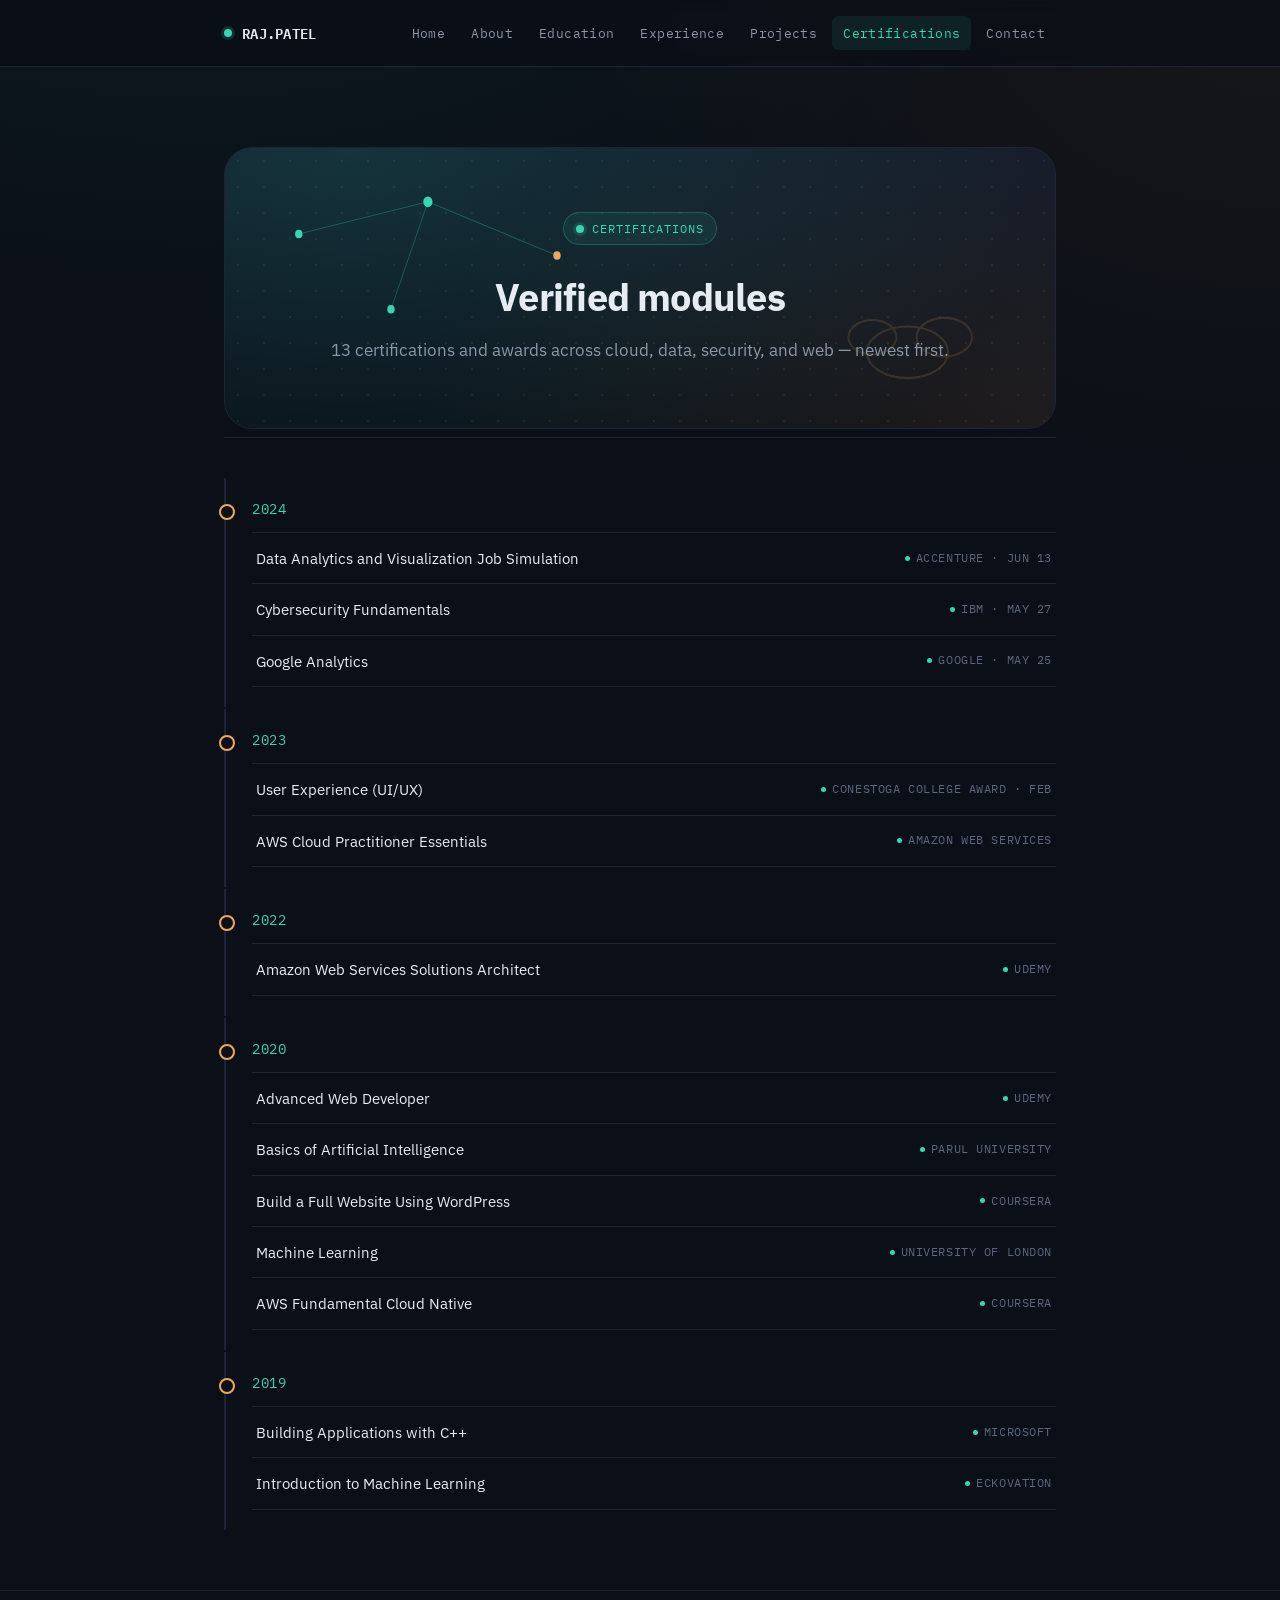
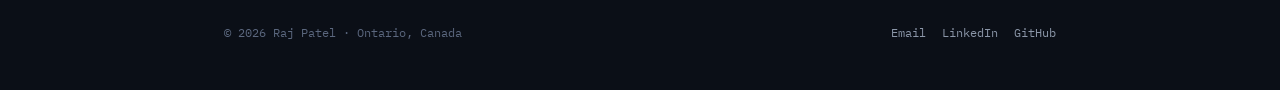
==== certifications.html @ 8a5b21c0 "Commit directly to the main branch" ====
<!DOCTYPE html>
<html lang="en">
<head>
  <meta charset="UTF-8">
  <meta name="viewport" content="width=device-width, initial-scale=1.0">
  <title>Certifications — Raj Patel</title>
  <link rel="preconnect" href="https://fonts.googleapis.com">
  <link href="https://fonts.googleapis.com/css2?family=IBM+Plex+Mono:wght@500;600&family=IBM+Plex+Sans:wght@400;500;600;700&display=swap" rel="stylesheet">
  <link rel="stylesheet" href="style.css">
</head>
<body>

  <div class="statusbar">
    <div class="statusbar-inner">
      <a href="index.html" class="brand"><span class="dot pulse"></span> RAJ.PATEL</a>
      <nav class="tabs" aria-label="Primary">
        <a href="index.html">Home</a>
        <a href="about.html">About</a>
        <a href="education.html">Education</a>
        <a href="experience.html">Experience</a>
        <a href="projects.html">Projects</a>
        <a href="certifications.html" aria-current="page">Certifications</a>
        <a href="contact.html">Contact</a>
      </nav>
    </div>
  </div>

  <main class="wrap">

    <section class="page-head">
      <div class="panel-hero compact">
        <svg class="hero-bg-svg" viewBox="0 0 900 260" preserveAspectRatio="none" xmlns="http://www.w3.org/2000/svg">
          <g stroke="#35D6B4" stroke-width="1" opacity="0.28">
            <line x1="80" y1="80" x2="220" y2="50"/>
            <line x1="220" y1="50" x2="360" y2="100"/>
            <line x1="220" y1="50" x2="180" y2="150"/>
          </g>
          <g opacity="0.15" fill="none" stroke="#F0A857" stroke-width="2">
            <ellipse cx="740" cy="190" rx="44" ry="24"/>
            <ellipse cx="780" cy="176" rx="30" ry="18"/>
            <ellipse cx="702" cy="176" rx="26" ry="16"/>
          </g>
          <g>
            <circle cx="80" cy="80" r="4" fill="#35D6B4"/>
            <circle cx="220" cy="50" r="5" fill="#35D6B4"/>
            <circle cx="360" cy="100" r="4" fill="#F0A857"/>
            <circle cx="180" cy="150" r="4" fill="#35D6B4"/>
          </g>
        </svg>
        <div class="eyebrow"><span class="dot"></span> Certifications</div>
        <h1>Verified modules</h1>
        <p class="lede">13 certifications and awards across cloud, data, security, and web — newest first.</p>
      </div>
    </section>

    <section class="section">
      <div class="cert-log">

        <div class="cert-year-group">
          <div class="log-time">2024</div>
          <div class="cert-list">
            <div class="cert-row">
              <span class="cert-name">Data Analytics and Visualization Job Simulation</span>
              <span class="cert-issuer">Accenture · Jun 13</span>
            </div>
            <div class="cert-row">
              <span class="cert-name">Cybersecurity Fundamentals</span>
              <span class="cert-issuer">IBM · May 27</span>
            </div>
            <div class="cert-row">
              <span class="cert-name">Google Analytics</span>
              <span class="cert-issuer">Google · May 25</span>
            </div>
          </div>
        </div>

        <div class="cert-year-group">
          <div class="log-time">2023</div>
          <div class="cert-list">
            <div class="cert-row">
              <span class="cert-name">User Experience (UI/UX)</span>
              <span class="cert-issuer">Conestoga College Award · Feb</span>
            </div>
            <div class="cert-row">
              <span class="cert-name">AWS Cloud Practitioner Essentials</span>
              <span class="cert-issuer">Amazon Web Services</span>
            </div>
          </div>
        </div>

        <div class="cert-year-group">
          <div class="log-time">2022</div>
          <div class="cert-list">
            <div class="cert-row">
              <span class="cert-name">Amazon Web Services Solutions Architect</span>
              <span class="cert-issuer">Udemy</span>
            </div>
          </div>
        </div>

        <div class="cert-year-group">
          <div class="log-time">2020</div>
          <div class="cert-list">
            <div class="cert-row">
              <span class="cert-name">Advanced Web Developer</span>
              <span class="cert-issuer">Udemy</span>
            </div>
            <div class="cert-row">
              <span class="cert-name">Basics of Artificial Intelligence</span>
              <span class="cert-issuer">Parul University</span>
            </div>
            <div class="cert-row">
              <span class="cert-name">Build a Full Website Using WordPress</span>
              <span class="cert-issuer">Coursera</span>
            </div>
            <div class="cert-row">
              <span class="cert-name">Machine Learning</span>
              <span class="cert-issuer">University of London</span>
            </div>
            <div class="cert-row">
              <span class="cert-name">AWS Fundamental Cloud Native</span>
              <span class="cert-issuer">Coursera</span>
            </div>
          </div>
        </div>

        <div class="cert-year-group">
          <div class="log-time">2019</div>
          <div class="cert-list">
            <div class="cert-row">
              <span class="cert-name">Building Applications with C++</span>
              <span class="cert-issuer">Microsoft</span>
            </div>
            <div class="cert-row">
              <span class="cert-name">Introduction to Machine Learning</span>
              <span class="cert-issuer">Eckovation</span>
            </div>
          </div>
        </div>

      </div>
    </section>

  </main>

  <footer>
    <div class="wrap footer-inner">
      <span>&copy; 2026 Raj Patel · Ontario, Canada</span>
      <div class="footer-links">
        <a href="mailto:er.rajpatel@outlook.com">Email</a>
        <a href="https://linkedin.com/in/rajpatel24/">LinkedIn</a>
        <a href="https://github.com/patelraj2406">GitHub</a>
      </div>
    </div>
  </footer>

</body>
</html>
---- style.css ----
/* ==========================================================================
   Raj Patel — Portfolio
   Design concept: a systems-status dashboard. Raj's actual work is keeping
   cloud services, tickets, and data pipelines "green" — so the site borrows
   the visual language of an uptime monitor: status dots, log-style entries,
   monospace metrics, signal-teal for "operational", amber for highlights.
   ========================================================================== */

:root {
  --bg: #0B0F17;
  --surface: #121826;
  --surface-2: #1A2333;
  --border: #253150;
  --border-soft: #1C2438;

  --text: #E7ECF3;
  --text-muted: #8B96A8;
  --text-faint: #5B677E;

  --teal: #35D6B4;
  --teal-dim: #1F6B5C;
  --amber: #F0A857;

  --font-display: 'IBM Plex Mono', 'SFMono-Regular', Menlo, monospace;
  --font-body: 'IBM Plex Sans', -apple-system, Segoe UI, sans-serif;

  --radius: 10px;
  --max-width: 880px;
}

* { box-sizing: border-box; }

html {
  scroll-behavior: smooth;
}

body {
  margin: 0;
  background: var(--bg);
  background-image:
    radial-gradient(ellipse 900px 500px at 15% -10%, rgba(53,214,180,0.07), transparent),
    radial-gradient(ellipse 700px 500px at 100% 0%, rgba(240,168,87,0.05), transparent);
  color: var(--text);
  font-family: var(--font-body);
  line-height: 1.6;
  -webkit-font-smoothing: antialiased;
}

a { color: inherit; }

::selection {
  background: var(--teal-dim);
  color: #fff;
}

:focus-visible {
  outline: 2px solid var(--teal);
  outline-offset: 3px;
  border-radius: 4px;
}

img { max-width: 100%; display: block; }

/* ---------- layout shell ---------- */

.wrap {
  max-width: var(--max-width);
  margin: 0 auto;
  padding: 0 24px;
}

/* ---------- status bar / nav ---------- */

.statusbar {
  border-bottom: 1px solid var(--border-soft);
  background: rgba(11,15,23,0.85);
  backdrop-filter: blur(6px);
  position: sticky;
  top: 0;
  z-index: 50;
}

.statusbar-inner {
  display: flex;
  align-items: center;
  justify-content: space-between;
  padding: 16px 24px;
  max-width: var(--max-width);
  margin: 0 auto;
  gap: 16px;
  flex-wrap: wrap;
}

.brand {
  display: flex;
  align-items: center;
  gap: 10px;
  font-family: var(--font-display);
  font-size: 14px;
  letter-spacing: 0.02em;
  text-decoration: none;
  color: var(--text);
  font-weight: 600;
}

.dot {
  width: 8px;
  height: 8px;
  border-radius: 50%;
  background: var(--teal);
  box-shadow: 0 0 0 3px rgba(53,214,180,0.15);
  flex-shrink: 0;
}

.dot.pulse {
  animation: pulse 2.2s ease-in-out infinite;
}

@keyframes pulse {
  0%, 100% { box-shadow: 0 0 0 3px rgba(53,214,180,0.15); }
  50% { box-shadow: 0 0 0 6px rgba(53,214,180,0.05); }
}

@media (prefers-reduced-motion: reduce) {
  .dot.pulse, html { animation: none !important; scroll-behavior: auto; }
}

nav.tabs {
  display: flex;
  gap: 4px;
  flex-wrap: wrap;
  font-family: var(--font-display);
  font-size: 12.5px;
}

nav.tabs a {
  text-decoration: none;
  color: var(--text-muted);
  padding: 7px 11px;
  border-radius: 6px;
  letter-spacing: 0.03em;
  transition: color 0.15s ease, background 0.15s ease;
}

nav.tabs a:hover {
  color: var(--text);
  background: var(--surface-2);
}

nav.tabs a[aria-current="page"] {
  color: var(--teal);
  background: rgba(53,214,180,0.09);
}

/* ---------- hero ---------- */

.hero {
  padding: 64px 0 40px;
}

.eyebrow {
  display: inline-flex;
  align-items: center;
  gap: 8px;
  font-family: var(--font-display);
  font-size: 12px;
  color: var(--teal);
  letter-spacing: 0.08em;
  text-transform: uppercase;
  background: rgba(53,214,180,0.08);
  border: 1px solid rgba(53,214,180,0.25);
  padding: 6px 12px;
  border-radius: 100px;
  margin-bottom: 22px;
}

h1 {
  font-family: var(--font-body);
  font-weight: 700;
  font-size: clamp(2.1rem, 5vw, 3.2rem);
  letter-spacing: -0.02em;
  margin: 0 0 8px;
}

.role {
  font-family: var(--font-display);
  color: var(--amber);
  font-size: clamp(0.95rem, 2vw, 1.1rem);
  margin: 0 0 22px;
}

.lede {
  color: var(--text-muted);
  font-size: 1.05rem;
  max-width: 62ch;
  margin: 0 0 30px;
}

.cta-row {
  display: flex;
  gap: 12px;
  flex-wrap: wrap;
}

.btn {
  display: inline-flex;
  align-items: center;
  gap: 8px;
  padding: 11px 18px;
  border-radius: 8px;
  font-size: 14px;
  font-weight: 600;
  text-decoration: none;
  border: 1px solid var(--border);
  transition: transform 0.12s ease, border-color 0.12s ease, background 0.12s ease;
}

.btn:hover { transform: translateY(-1px); }

.btn-primary {
  background: var(--teal);
  color: #06231C;
  border-color: var(--teal);
}
.btn-primary:hover { background: #45e0c0; }

.btn-ghost {
  background: transparent;
  color: var(--text);
}
.btn-ghost:hover { border-color: var(--text-muted); }

/* ---------- hero layout with photo ---------- */

.hero-grid {
  display: grid;
  grid-template-columns: 1.15fr 0.85fr;
  gap: 48px;
  align-items: center;
}

@media (max-width: 760px) {
  .hero-grid {
    grid-template-columns: 1fr;
  }
  .hero-photo {
    order: -1;
    margin: 0 auto 8px;
  }
}

.hero-photo {
  position: relative;
  width: 100%;
  max-width: 300px;
  justify-self: center;
}

.avatar-ring {
  position: relative;
  border-radius: 50%;
  padding: 5px;
  background: linear-gradient(160deg, var(--teal), var(--amber));
}

.avatar-ring img {
  display: block;
  width: 100%;
  aspect-ratio: 1 / 1;
  object-fit: cover;
  border-radius: 50%;
  border: 4px solid var(--bg);
  background: var(--surface);
}

.avatar-badge {
  position: absolute;
  bottom: 10px;
  right: 10px;
  display: flex;
  align-items: center;
  gap: 6px;
  background: var(--surface);
  border: 1px solid var(--border-soft);
  padding: 6px 10px;
  border-radius: 100px;
  font-family: var(--font-display);
  font-size: 11px;
  color: var(--teal);
  box-shadow: 0 4px 14px rgba(0,0,0,0.35);
}

/* ---------- about page portrait ---------- */

.about-grid {
  display: grid;
  grid-template-columns: 0.75fr 1.25fr;
  gap: 40px;
  align-items: start;
}

@media (max-width: 760px) {
  .about-grid {
    grid-template-columns: 1fr;
  }
}

.portrait-card {
  background: var(--surface);
  border: 1px solid var(--border-soft);
  border-radius: var(--radius);
  padding: 16px;
  position: sticky;
  top: 90px;
}

.portrait-card img {
  width: 100%;
  aspect-ratio: 1 / 1;
  object-fit: cover;
  border-radius: 8px;
  display: block;
}

.portrait-meta {
  margin-top: 14px;
  padding-top: 14px;
  border-top: 1px solid var(--border-soft);
  font-family: var(--font-display);
  font-size: 12px;
  color: var(--text-faint);
  display: flex;
  flex-direction: column;
  gap: 6px;
}

.portrait-meta b { color: var(--text-muted); }

/* ---------- hero panel (full-bleed rounded dark card w/ network motif) ---------- */

.panel-hero {
  position: relative;
  overflow: hidden;
  border-radius: 28px;
  background:
    radial-gradient(ellipse 700px 420px at 15% 0%, rgba(53,214,180,0.14), transparent),
    radial-gradient(ellipse 640px 420px at 100% 100%, rgba(240,168,87,0.09), transparent),
    linear-gradient(180deg, #101929, #0A0E17);
  border: 1px solid var(--border-soft);
  padding: 88px 52px;
  margin: 32px 0 0;
}

.panel-hero.compact {
  padding: 64px 40px;
  text-align: center;
}

.panel-hero::before {
  content: "";
  position: absolute;
  inset: 0;
  background-image: radial-gradient(rgba(255,255,255,0.055) 1px, transparent 1.6px);
  background-size: 26px 26px;
  z-index: 1;
  pointer-events: none;
}

.panel-hero > * {
  position: relative;
  z-index: 3;
}

.hero-bg-svg {
  position: absolute;
  inset: 0;
  width: 100%;
  height: 100%;
  z-index: 2;
  pointer-events: none;
}

.panel-hero.compact .eyebrow {
  margin-left: auto;
  margin-right: auto;
}

.panel-hero.compact .lede {
  margin-left: auto;
  margin-right: auto;
}

@media (max-width: 640px) {
  .panel-hero { padding: 56px 24px; border-radius: 20px; }
}

/* ---------- certification timeline (grouped by year) ---------- */

.cert-log {
  display: flex;
  flex-direction: column;
  gap: 2px;
}

.cert-year-group {
  position: relative;
  padding: 20px 0 20px 26px;
  border-left: 2px solid var(--border-soft);
}

.cert-year-group::before {
  content: "";
  position: absolute;
  left: -7px;
  top: 26px;
  width: 12px;
  height: 12px;
  border-radius: 50%;
  background: var(--bg);
  border: 2px solid var(--amber);
}

.cert-year-group .log-time {
  color: var(--teal);
  font-size: 14px;
  margin-bottom: 12px;
}

.cert-list {
  display: flex;
  flex-direction: column;
  border-top: 1px solid var(--border-soft);
}

.cert-row {
  display: flex;
  align-items: center;
  justify-content: space-between;
  gap: 16px;
  padding: 13px 4px;
  border-bottom: 1px solid var(--border-soft);
  flex-wrap: wrap;
}

.cert-row .cert-name {
  font-size: 0.95rem;
  color: var(--text);
}

.cert-row .cert-issuer {
  font-family: var(--font-display);
  font-size: 11.5px;
  color: var(--text-faint);
  text-transform: uppercase;
  letter-spacing: 0.05em;
  white-space: nowrap;
  display: flex;
  align-items: center;
  gap: 6px;
}

.cert-row .cert-issuer::before {
  content: "";
  width: 5px;
  height: 5px;
  border-radius: 50%;
  background: var(--teal);
  display: inline-block;
}

/* ---------- section headings ---------- */

.section {
  padding: 40px 0;
  border-top: 1px solid var(--border-soft);
}

.section-head {
  display: flex;
  align-items: baseline;
  justify-content: space-between;
  gap: 16px;
  margin-bottom: 26px;
  flex-wrap: wrap;
}

.section-head h2 {
  font-size: 1.4rem;
  margin: 0;
  letter-spacing: -0.01em;
}

.section-tag {
  font-family: var(--font-display);
  font-size: 11.5px;
  color: var(--text-faint);
  letter-spacing: 0.08em;
  text-transform: uppercase;
}

/* ---------- status board (home) ---------- */

.board {
  display: grid;
  grid-template-columns: repeat(3, 1fr);
  gap: 14px;
}

@media (max-width: 720px) {
  .board { grid-template-columns: 1fr; }
}

.card {
  background: var(--surface);
  border: 1px solid var(--border-soft);
  border-radius: var(--radius);
  padding: 20px;
}

.card-top {
  display: flex;
  align-items: center;
  justify-content: space-between;
  margin-bottom: 14px;
}

.status-pill {
  display: inline-flex;
  align-items: center;
  gap: 6px;
  font-family: var(--font-display);
  font-size: 10.5px;
  color: var(--teal);
  text-transform: uppercase;
  letter-spacing: 0.06em;
}

.metric {
  font-family: var(--font-display);
  font-size: 2rem;
  font-weight: 600;
  color: var(--text);
  margin: 0 0 4px;
}

.card h3 {
  margin: 0 0 6px;
  font-size: 1rem;
}

.card p {
  margin: 0;
  color: var(--text-muted);
  font-size: 0.92rem;
}

/* ---------- tag chips ---------- */

.chips {
  display: flex;
  flex-wrap: wrap;
  gap: 8px;
}

.chip {
  font-family: var(--font-display);
  font-size: 12px;
  color: var(--text-muted);
  background: var(--surface);
  border: 1px solid var(--border-soft);
  padding: 6px 12px;
  border-radius: 6px;
}

.chip.on {
  color: var(--teal);
  border-color: rgba(53,214,180,0.3);
  background: rgba(53,214,180,0.06);
}

/* ---------- capability groups ---------- */

.cap-group {
  margin-bottom: 24px;
}

.cap-group h3 {
  font-family: var(--font-display);
  font-size: 12px;
  color: var(--text-faint);
  text-transform: uppercase;
  letter-spacing: 0.08em;
  margin: 0 0 12px;
}

/* ---------- log entries (experience / education) ---------- */

.log {
  display: flex;
  flex-direction: column;
  gap: 2px;
}

.log-entry {
  position: relative;
  padding: 22px 0 22px 26px;
  border-left: 2px solid var(--border-soft);
}

.log-entry::before {
  content: "";
  position: absolute;
  left: -7px;
  top: 28px;
  width: 12px;
  height: 12px;
  border-radius: 50%;
  background: var(--bg);
  border: 2px solid var(--teal);
}

.log-time {
  font-family: var(--font-display);
  font-size: 12px;
  color: var(--amber);
  letter-spacing: 0.04em;
  margin-bottom: 6px;
}

.log-entry h3 {
  margin: 0 0 2px;
  font-size: 1.08rem;
}

.log-entry .org {
  color: var(--text-muted);
  font-size: 0.92rem;
  margin-bottom: 12px;
}

.log-entry ul {
  margin: 0;
  padding-left: 18px;
  color: var(--text-muted);
  font-size: 0.95rem;
}

.log-entry li { margin-bottom: 6px; }

.stat-row {
  display: flex;
  gap: 22px;
  margin-top: 10px;
  flex-wrap: wrap;
}

.stat {
  font-family: var(--font-display);
  font-size: 12px;
  color: var(--text-faint);
}

.stat b { color: var(--teal); font-size: 13px; }

/* ---------- cert grid ---------- */

.cert-grid {
  display: grid;
  grid-template-columns: repeat(2, 1fr);
  gap: 12px;
}

@media (max-width: 640px) {
  .cert-grid { grid-template-columns: 1fr; }
}

.cert {
  display: flex;
  gap: 12px;
  align-items: flex-start;
  background: var(--surface);
  border: 1px solid var(--border-soft);
  border-radius: var(--radius);
  padding: 16px;
}

.cert .check {
  width: 20px;
  height: 20px;
  border-radius: 5px;
  background: rgba(53,214,180,0.1);
  border: 1px solid rgba(53,214,180,0.35);
  color: var(--teal);
  flex-shrink: 0;
  display: flex;
  align-items: center;
  justify-content: center;
  font-size: 12px;
  margin-top: 2px;
}

.cert h4 {
  margin: 0 0 3px;
  font-size: 0.95rem;
}

.cert .meta {
  font-family: var(--font-display);
  font-size: 11.5px;
  color: var(--text-faint);
}

/* ---------- project spotlight ---------- */

.project-card {
  background: var(--surface);
  border: 1px solid var(--border-soft);
  border-radius: var(--radius);
  padding: 28px;
}

.project-head {
  display: flex;
  justify-content: space-between;
  align-items: flex-start;
  gap: 16px;
  flex-wrap: wrap;
  margin-bottom: 18px;
}

.project-head h3 {
  margin: 0 0 4px;
  font-size: 1.3rem;
}

.project-head .date {
  font-family: var(--font-display);
  font-size: 12px;
  color: var(--amber);
}

.project-card ul {
  color: var(--text-muted);
  padding-left: 18px;
  margin: 0 0 20px;
}

.project-card li { margin-bottom: 8px; }

.diagram {
  background: var(--surface-2);
  border: 1px solid var(--border-soft);
  border-radius: 8px;
  padding: 18px;
  margin-bottom: 20px;
}

.diagram-flow {
  display: flex;
  align-items: center;
  gap: 8px;
  flex-wrap: wrap;
  font-family: var(--font-display);
  font-size: 12px;
}

.diagram-node {
  background: var(--surface);
  border: 1px solid var(--border);
  padding: 8px 12px;
  border-radius: 6px;
  color: var(--text);
}

.diagram-node.active {
  border-color: var(--teal);
  color: var(--teal);
}

.diagram-arrow {
  color: var(--text-faint);
}

/* ---------- contact ---------- */

.contact-grid {
  display: grid;
  grid-template-columns: repeat(2, 1fr);
  gap: 12px;
}

@media (max-width: 640px) {
  .contact-grid { grid-template-columns: 1fr; }
}

.contact-card {
  background: var(--surface);
  border: 1px solid var(--border-soft);
  border-radius: var(--radius);
  padding: 20px;
  text-decoration: none;
  display: block;
  transition: border-color 0.15s ease, transform 0.12s ease;
}

.contact-card:hover {
  border-color: var(--teal);
  transform: translateY(-2px);
}

.contact-card .label {
  font-family: var(--font-display);
  font-size: 11px;
  color: var(--text-faint);
  text-transform: uppercase;
  letter-spacing: 0.06em;
  margin-bottom: 8px;
}

.contact-card .value {
  font-size: 1.02rem;
  font-weight: 600;
  color: var(--text);
}

/* ---------- footer ---------- */

footer {
  border-top: 1px solid var(--border-soft);
  padding: 32px 0 48px;
  margin-top: 20px;
}

.footer-inner {
  display: flex;
  justify-content: space-between;
  align-items: center;
  flex-wrap: wrap;
  gap: 12px;
  font-family: var(--font-display);
  font-size: 12px;
  color: var(--text-faint);
}

.footer-links {
  display: flex;
  gap: 16px;
}

.footer-links a {
  color: var(--text-muted);
  text-decoration: none;
}

.footer-links a:hover { color: var(--teal); }

/* ---------- page header (non-home pages) ---------- */

.page-head {
  padding: 48px 0 8px;
}

.page-head h1 {
  font-size: clamp(1.8rem, 4vw, 2.4rem);
}

.page-head .lede {
  margin-bottom: 0;
}
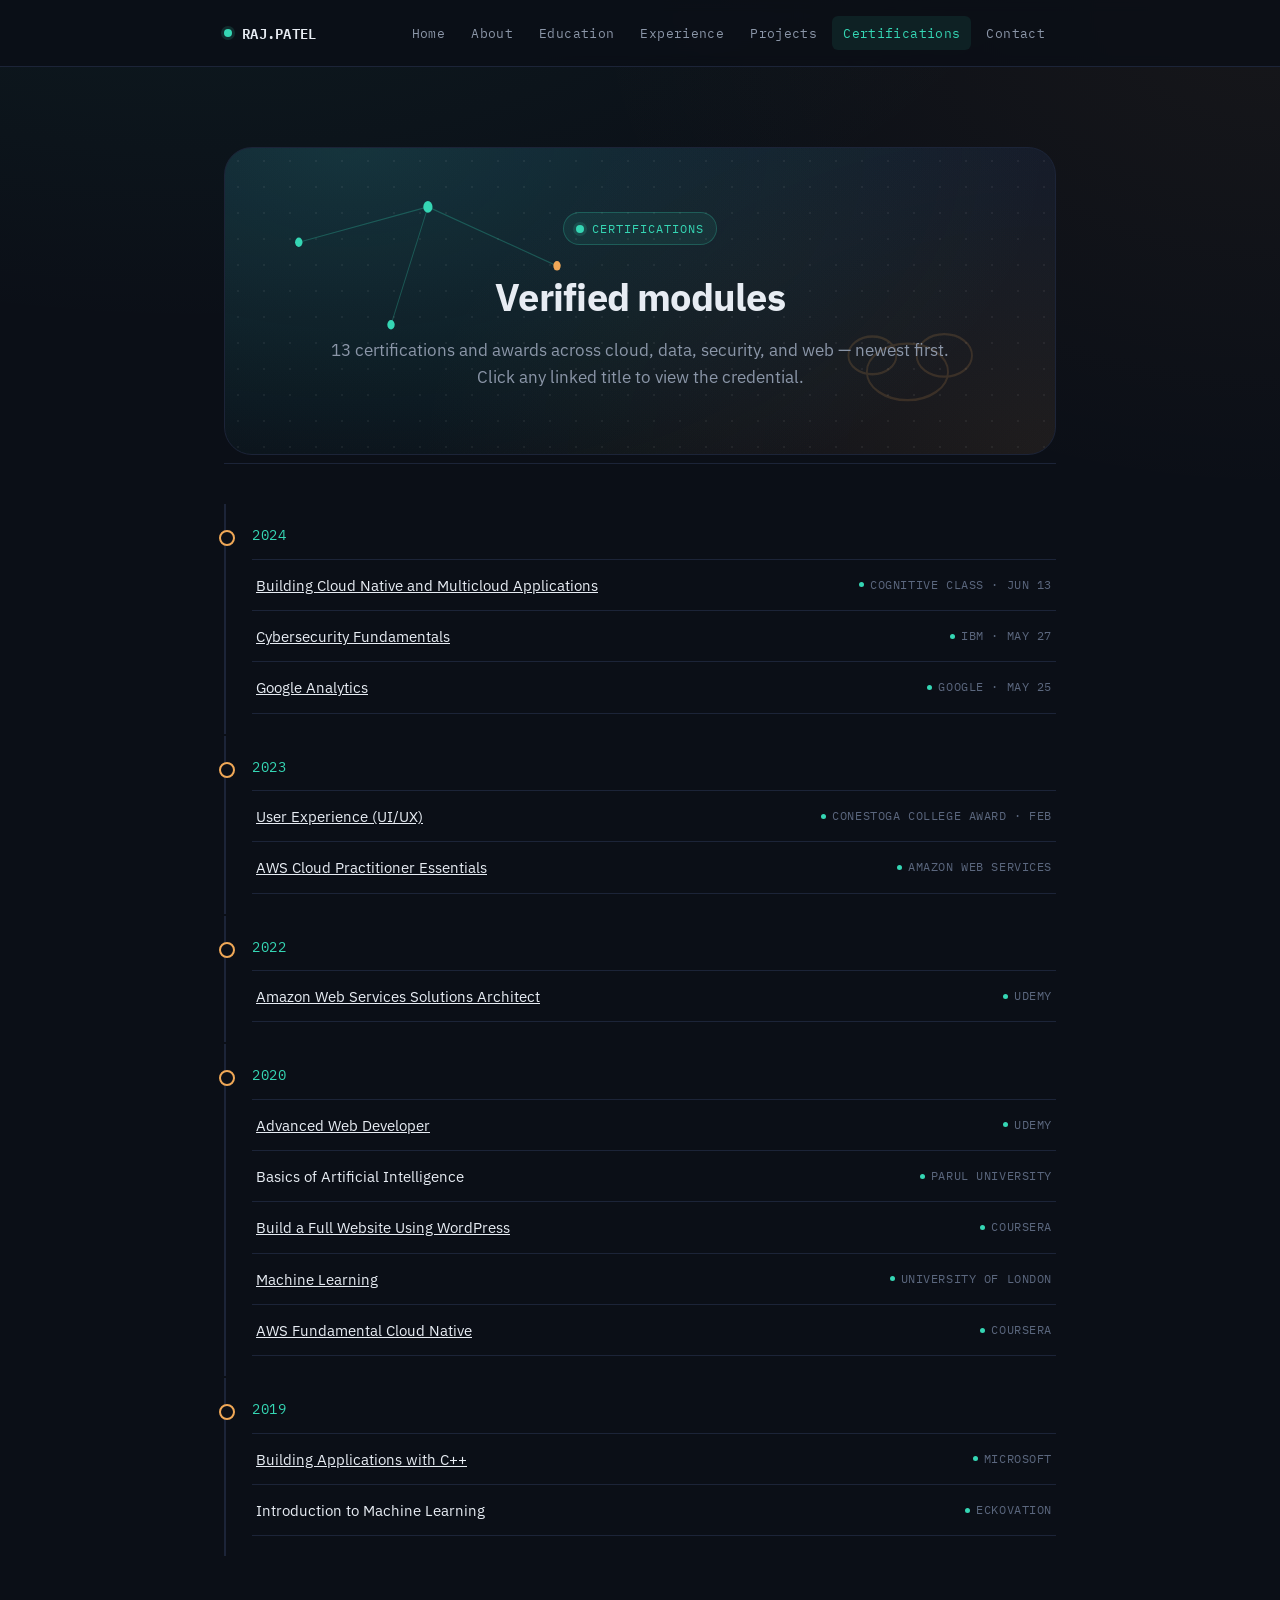
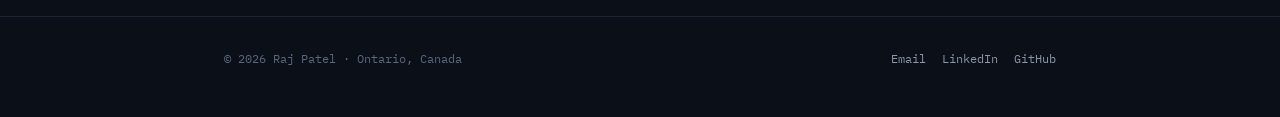
==== commit eb996313: "Add links to certification names for easier access Updated certification entries to include links fo" ====
--- a/certifications.html
+++ b/certifications.html
@@ -49,7 +49,7 @@
         </svg>
         <div class="eyebrow"><span class="dot"></span> Certifications</div>
         <h1>Verified modules</h1>
-        <p class="lede">13 certifications and awards across cloud, data, security, and web — newest first.</p>
+        <p class="lede">13 certifications and awards across cloud, data, security, and web — newest first. Click any linked title to view the credential.</p>
       </div>
     </section>
 
@@ -60,15 +60,15 @@
           <div class="log-time">2024</div>
           <div class="cert-list">
             <div class="cert-row">
-              <span class="cert-name">Data Analytics and Visualization Job Simulation</span>
-              <span class="cert-issuer">Accenture · Jun 13</span>
+              <a class="cert-name" href="https://courses.cognitiveclass.ai/certificates/5a60889902fc48d4b25f14c0a7df0a8e" target="_blank" rel="noopener noreferrer">Building Cloud Native and Multicloud Applications</a>
+              <span class="cert-issuer">Cognitive Class · Jun 13</span>
             </div>
             <div class="cert-row">
-              <span class="cert-name">Cybersecurity Fundamentals</span>
+              <a class="cert-name" href="https://www.credly.com/badges/056e39fb-e27a-46b0-b1da-3ef343603f9f/linked_in_profile" target="_blank" rel="noopener noreferrer">Cybersecurity Fundamentals</a>
               <span class="cert-issuer">IBM · May 27</span>
             </div>
             <div class="cert-row">
-              <span class="cert-name">Google Analytics</span>
+              <a class="cert-name" href="https://skillshop.credential.net/9c6c3d8d-dfca-44bf-a023-bf5f9f98ed70" target="_blank" rel="noopener noreferrer">Google Analytics</a>
               <span class="cert-issuer">Google · May 25</span>
             </div>
           </div>
@@ -78,11 +78,11 @@
           <div class="log-time">2023</div>
           <div class="cert-list">
             <div class="cert-row">
-              <span class="cert-name">User Experience (UI/UX)</span>
+              <a class="cert-name" href="https://drive.google.com/file/d/1eJEmPnY9ACwCW3cJEUDRIrLdDWdoISrn/view" target="_blank" rel="noopener noreferrer">User Experience (UI/UX)</a>
               <span class="cert-issuer">Conestoga College Award · Feb</span>
             </div>
             <div class="cert-row">
-              <span class="cert-name">AWS Cloud Practitioner Essentials</span>
+              <a class="cert-name" href="https://drive.google.com/file/d/1wTSwqfpKXNGxf15TCfy5QOna2KxMOpF8/view" target="_blank" rel="noopener noreferrer">AWS Cloud Practitioner Essentials</a>
               <span class="cert-issuer">Amazon Web Services</span>
             </div>
           </div>
@@ -92,7 +92,7 @@
           <div class="log-time">2022</div>
           <div class="cert-list">
             <div class="cert-row">
-              <span class="cert-name">Amazon Web Services Solutions Architect</span>
+              <a class="cert-name" href="https://drive.google.com/file/d/10CqgbOOCZlJxIRXjDzvMy7BpH7c6tDZy/view" target="_blank" rel="noopener noreferrer">Amazon Web Services Solutions Architect</a>
               <span class="cert-issuer">Udemy</span>
             </div>
           </div>
@@ -102,7 +102,7 @@
           <div class="log-time">2020</div>
           <div class="cert-list">
             <div class="cert-row">
-              <span class="cert-name">Advanced Web Developer</span>
+              <a class="cert-name" href="https://drive.google.com/file/d/1XWGx0xypa_I5fz2hcSbnDkXatCVf4_dQ/view" target="_blank" rel="noopener noreferrer">Advanced Web Developer</a>
               <span class="cert-issuer">Udemy</span>
             </div>
             <div class="cert-row">
@@ -110,15 +110,15 @@
               <span class="cert-issuer">Parul University</span>
             </div>
             <div class="cert-row">
-              <span class="cert-name">Build a Full Website Using WordPress</span>
+              <a class="cert-name" href="https://drive.google.com/file/d/1tJqOwAl0lCmQW5cuWqdlKxDmqhk0UkG7/view" target="_blank" rel="noopener noreferrer">Build a Full Website Using WordPress</a>
               <span class="cert-issuer">Coursera</span>
             </div>
             <div class="cert-row">
-              <span class="cert-name">Machine Learning</span>
+              <a class="cert-name" href="PASTE-LINK-HERE" target="_blank" rel="noopener noreferrer">Machine Learning</a>
               <span class="cert-issuer">University of London</span>
             </div>
             <div class="cert-row">
-              <span class="cert-name">AWS Fundamental Cloud Native</span>
+              <a class="cert-name" href="https://drive.google.com/file/d/1p1Op8FyksB8Wexb5VTX5kNWRCNfySA0W/view" target="_blank" rel="noopener noreferrer">AWS Fundamental Cloud Native</a>
               <span class="cert-issuer">Coursera</span>
             </div>
           </div>
@@ -128,7 +128,7 @@
           <div class="log-time">2019</div>
           <div class="cert-list">
             <div class="cert-row">
-              <span class="cert-name">Building Applications with C++</span>
+              <a class="cert-name" href="https://drive.google.com/file/d/1Unf7O26qWvjznJtkm7kAEmqrFlmie6Xs/view" target="_blank" rel="noopener noreferrer">Building Applications with C++</a>
               <span class="cert-issuer">Microsoft</span>
             </div>
             <div class="cert-row">
